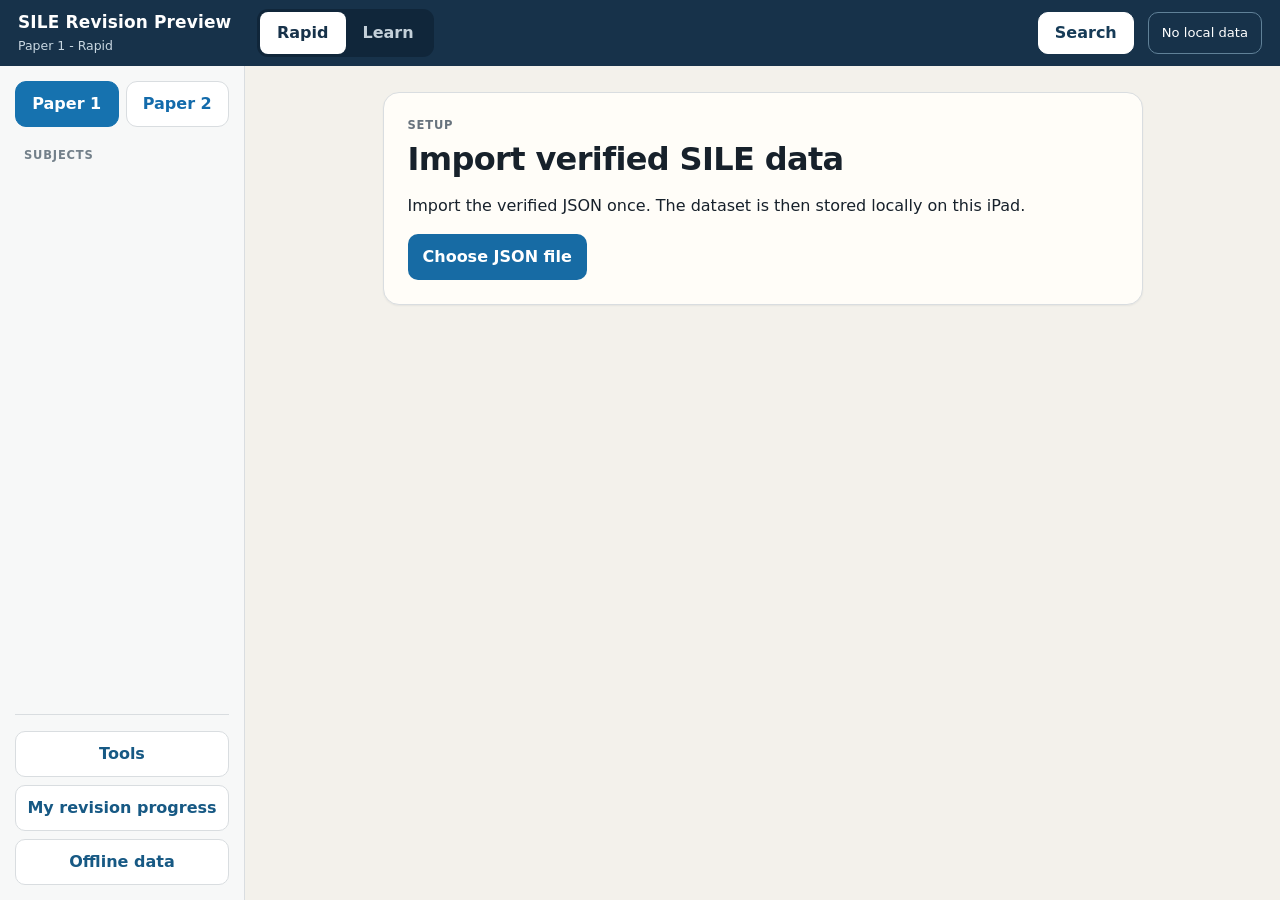
==== revision-preview/index.html @ b2f7880a "Deploy the improved SILE reader to the revision preview" ====
<!doctype html>
<html lang="en">
<head>
<meta charset="utf-8">
<meta name="viewport" content="width=device-width,initial-scale=1,viewport-fit=cover">
<meta name="theme-color" content="#17324a">
<meta name="apple-mobile-web-app-capable" content="yes">
<meta name="apple-mobile-web-app-status-bar-style" content="default">
<meta name="apple-mobile-web-app-title" content="SILE Revision Preview">
<link rel="manifest" href="./manifest.webmanifest">
<link rel="apple-touch-icon" sizes="180x180" href="./apple-touch-icon.png">
<link rel="stylesheet" href="styles.css?v=19">
<script>
(function(){
  function save(message){
    try{sessionStorage.setItem('sile_last_startup_error',String(message).slice(0,240))}catch(e){}
  }
  window.addEventListener('error', function(e){save((e.message || 'Script loading error')+(e.filename?' ('+e.filename.split('/').pop()+')':''))});
  window.addEventListener('unhandledrejection', function(e){save('Unhandled rejection: '+String(e.reason && e.reason.message || e.reason))});
})();
</script>
<title>SILE Part B 2026 Revision Preview</title>
</head>
<body>
<header class="appHeader">
  <button id="navToggle" class="navToggle" aria-label="Show or hide subject navigation" aria-expanded="false">☰</button>
  <div class="brandBlock">
    <div class="brandTitle">SILE Revision Preview</div>
    <div id="contextLabel" class="brandContext">Offline reference</div>
  </div>
  <div class="modeSwitch" aria-label="Study mode">
    <button data-mode="rapid" class="active">Rapid</button>
    <button data-mode="learn">Learn</button>
  </div>
  <button id="searchBtn" class="headerAction urgentAction">Search</button>
  <button id="statusBtn" class="offlineBadge">No data</button>
</header>

<div class="appShell">
  <aside id="sidebar" class="sidebar">
    <div class="paperSwitch">
      <button data-paper="1" class="active">Paper 1</button>
      <button data-paper="2">Paper 2</button>
    </div>
    <div class="sideLabel">Subjects</div>
    <nav id="subjects" class="subjectNav"></nav>
    <div class="sideFooter">
      <button id="toolsBtn" class="sideUtility">Tools</button>
      <button id="progressBtn" class="sideUtility">My revision progress</button>
      <button id="dataBtn" class="sideUtility">Offline data</button>
    </div>
  </aside>

  <main class="mainArea">
    <div id="questionBar" class="questionBar" hidden></div>
    <div id="screen" class="screen"></div>
  </main>
</div>

<input id="fileInput" type="file" accept="application/json,.json" hidden>
<div id="toast" class="toast" role="status" aria-live="polite"></div>
<script src="tools-enhancements.js?v=19" defer></script>
<script src="retrieval-enhancements.js?v=19" defer></script>
<script src="local-model.js?v=19" defer></script>
<script src="study-ux.js?v=19" defer></script>
<script src="app.js?v=19" defer></script>
</body>
</html>
---- revision-preview/styles.css ----
:root{
  --nav:#17324a;
  --nav-deep:#10263a;
  --bg:#f3f1eb;
  --surface:#fffdf8;
  --surface-2:#f8f6f1;
  --ink:#17212b;
  --muted:#68737d;
  --line:#d9dde0;
  --accent:#1b679d;
  --accent-soft:#e8f1f7;
  --green:#23623c;
  --green-bg:#e4f2e8;
  --amber:#74520b;
  --amber-bg:#fff0c8;
  --red:#8f2d2d;
  --red-bg:#fde6e5;
  --purple:#642d78;
  --purple-bg:#f2e6f7;
  --shadow:0 1px 2px rgba(20,35,50,.06);
  font:16px/1.5 system-ui,-apple-system,"Segoe UI",sans-serif;
  color:var(--ink);
  background:var(--bg);
}
*{box-sizing:border-box}
html,body{height:100%;margin:0}
body{overflow:hidden;background:var(--bg)}
button,input{font:inherit}
button{cursor:pointer}
button:focus-visible,input:focus-visible,summary:focus-visible{outline:3px solid #9bc9e8;outline-offset:2px}

.appHeader{height:66px;background:var(--nav);color:#fff;display:flex;align-items:center;gap:14px;padding:9px 18px;position:relative;z-index:20}
.brandBlock{min-width:225px}
.brandTitle{font-weight:800;font-size:1.06rem;letter-spacing:.01em}
.brandContext{font-size:.78rem;color:#c8d7e1;margin-top:1px}
.modeSwitch{display:flex;background:var(--nav-deep);padding:3px;border-radius:11px}
.modeSwitch button{min-height:42px;border:0;border-radius:8px;padding:0 17px;background:transparent;color:#c4d0d9;font-weight:780}
.modeSwitch button.active{background:#fff;color:var(--nav)}
.headerAction{margin-left:auto;min-height:42px;border:1px solid #608198;border-radius:10px;background:transparent;color:#fff;padding:0 16px;font-weight:720}
.offlineBadge{min-height:42px;border:1px solid #608198;border-radius:10px;background:transparent;color:#fff;padding:0 13px;font-size:.82rem}

.appShell{height:calc(100dvh - 66px);display:grid;grid-template-columns:245px minmax(0,1fr);min-height:0}
.sidebar{min-height:0;overflow-y:auto;-webkit-overflow-scrolling:touch;background:#f7f8f8;border-right:1px solid var(--line);padding:15px;display:flex;flex-direction:column}
.paperSwitch{display:grid;grid-template-columns:1fr 1fr;gap:7px;margin-bottom:20px}
.paperSwitch button{min-height:46px;border:1px solid var(--line);border-radius:11px;background:#fff;color:#136bab;font-weight:800}
.paperSwitch button.active{background:#1672af;color:#fff;border-color:#1672af}
.sideLabel{padding:0 9px 7px;text-transform:uppercase;letter-spacing:.07em;font-size:.72rem;color:#73808a;font-weight:850}
.subjectNav{display:flex;flex-direction:column;gap:4px}
.subjectNav button{min-height:46px;border:0;border-radius:10px;background:transparent;text-align:left;padding:10px 11px;color:#1f2a34;font-weight:690}
.subjectNav button:hover{background:#eef3f6}
.subjectNav button.active{background:#dfeef8;color:#174f76;font-weight:800}
.subjectNav button.allSubjects{font-weight:820}
.sideFooter{margin-top:auto;padding-top:16px;border-top:1px solid var(--line);display:grid;gap:8px}
.sideUtility{min-height:46px;border:1px solid var(--line);border-radius:10px;background:#fff;color:#175984;font-weight:760}

.mainArea{min-width:0;min-height:0;overflow:hidden;background:var(--bg)}
.screen{height:100%;overflow-y:auto;-webkit-overflow-scrolling:touch;overscroll-behavior:contain;padding:26px 30px 90px}
.screenInner{max-width:980px;margin:0 auto}

.eyebrow{text-transform:uppercase;letter-spacing:.07em;font-size:.72rem;color:var(--muted);font-weight:850;margin-bottom:7px}
.pageTitle{font-size:2rem;line-height:1.15;margin:0 0 10px;letter-spacing:-.02em}
.pageLead{max-width:760px;color:#59656e;margin:0}

.paperHero,.subjectHero,.dataPanel,.searchPanel{background:var(--surface);border:1px solid var(--line);border-radius:16px;padding:24px;box-shadow:var(--shadow)}
.paperStats,.subjectStats{display:flex;gap:10px;flex-wrap:wrap;margin-top:18px}
.statPill{border:0;background:#edf3f6;border-radius:10px;padding:9px 12px;text-align:left;color:#34424d}
.statPill strong{display:block;color:#173a55;font-size:1.08rem}

.subjectGrid{display:grid;grid-template-columns:repeat(2,minmax(0,1fr));gap:12px;margin-top:20px}
.subjectCard{min-height:112px;border:1px solid var(--line);border-radius:13px;background:#fff;padding:16px;text-align:left}
.subjectCard:hover{border-color:#aacadd;background:#fbfdfe}
.subjectCardTitle{font-size:1rem;font-weight:800;color:#1f3444}
.subjectCardMeta{margin-top:7px;color:var(--muted);font-size:.82rem}

.subjectHeader{margin-bottom:18px}
.subjectHeaderTop{display:flex;justify-content:space-between;align-items:flex-start;gap:18px}
.subjectHeader .pageTitle{font-size:1.85rem}
.tabBar{display:flex;gap:4px;overflow-x:auto;-webkit-overflow-scrolling:touch;padding:5px;background:#e9ecee;border-radius:12px;margin-top:18px;position:sticky;top:-1px;z-index:8}
.tabBar button{flex:0 0 auto;min-height:42px;border:0;border-radius:9px;padding:0 13px;background:transparent;color:#52616d;font-weight:760}
.tabBar button.active{background:#fff;color:#173d59;box-shadow:var(--shadow)}

.sectionTitle{font-size:1.12rem;margin:26px 0 10px;color:#1c2e3a}
.essentialsGrid{display:grid;grid-template-columns:repeat(3,minmax(0,1fr));gap:12px}
.essentialBlock{background:var(--surface);border:1px solid var(--line);border-radius:13px;padding:15px;min-height:150px}
.essentialBlock h3{font-size:.83rem;text-transform:uppercase;letter-spacing:.04em;color:#5e6d78;margin:0 0 10px}
.essentialBlock ul{margin:0;padding-left:19px}
.essentialBlock li{margin:7px 0}

.listHeader{display:flex;align-items:flex-end;justify-content:space-between;gap:16px;margin-bottom:12px}
.listHeader h2{font-size:1.35rem;margin:0}
.listCount{font-size:.82rem;color:var(--muted)}
.contentList{display:grid;gap:9px}
.contentRow{width:100%;border:1px solid var(--line);border-radius:12px;background:var(--surface);padding:14px 16px;text-align:left;box-shadow:var(--shadow)}
.contentRow:hover{border-color:#b5cfdf;background:#fcfefe}
.rowTop{display:flex;align-items:center;justify-content:space-between;gap:12px}
.rowType{font-size:.7rem;font-weight:850;letter-spacing:.05em;color:var(--accent)}
.rowMeta{font-size:.76rem;color:var(--muted)}
.rowTitle{font-size:1rem;font-weight:790;margin-top:4px;color:#183a53}
.rowExcerpt{font-size:.86rem;color:#56636d;margin-top:5px}

.learnGrid{display:grid;grid-template-columns:repeat(2,minmax(0,1fr));gap:12px}
.lessonCard{border:1px solid var(--line);border-radius:13px;background:var(--surface);padding:16px;text-align:left;min-height:145px}
.lessonPriority{font-size:.7rem;font-weight:850;color:#7a5b12;text-transform:uppercase;letter-spacing:.05em}
.lessonTitle{font-weight:820;font-size:1rem;margin-top:5px;color:#173b56}
.lessonSummary{font-size:.84rem;color:#5d6972;margin-top:7px}
.lessonMeta{font-size:.75rem;color:#7b858d;margin-top:10px}

.focusHeader{position:sticky;top:-26px;z-index:9;background:linear-gradient(var(--bg) 78%,rgba(243,241,235,0));padding:26px 0 16px;margin-top:-26px}
.backButton{min-height:44px;border:1px solid var(--line);border-radius:10px;background:#fff;color:#175984;padding:0 13px;font-weight:760}
.reader{max-width:820px;margin:0 auto}
.reader .pageTitle{font-size:1.9rem}
.readerMeta{font-size:.8rem;color:var(--muted);margin-bottom:8px}

.provenanceStrip{display:flex;gap:7px;flex-wrap:wrap;margin:12px 0 16px}
.badge{display:inline-flex;align-items:center;min-height:30px;border-radius:999px;padding:0 10px;font-size:.7rem;font-weight:860;letter-spacing:.025em}
.badge.official{background:var(--green-bg);color:var(--green)}
.badge.derived{background:var(--amber-bg);color:var(--amber)}
.badge.unresolved{background:var(--red-bg);color:var(--red)}
.badge.conflict{background:var(--purple-bg);color:var(--purple)}
.badge.neutral{background:#edf0f2;color:#52616d}

.readSection{background:var(--surface);border:1px solid var(--line);border-radius:13px;padding:17px 18px;margin:11px 0}
.readSection h2{font-size:1.02rem;margin:0 0 8px;color:#1d3445}
.readSection p{margin:0;white-space:pre-wrap}
.readSection.rule{border-left:5px solid var(--accent)}
.readSection.trap{border-left:5px solid #a03b37;background:#fffaf9}
.readSection.answer{border-left:5px solid #2c6b43}
.readSection.warning{border-left:5px solid #7b3d8c;background:#fffaff}

.optionList{display:grid;gap:8px}
.optionBox{border:1px solid var(--line);border-radius:10px;padding:11px 12px;background:#fff}
.answerReveal{margin-top:12px}
.revealButton{min-height:46px;border:0;border-radius:10px;background:#173f5d;color:#fff;padding:0 16px;font-weight:800}
.hiddenAnswer{display:none}
.hiddenAnswer.revealed{display:block}

.conceptTable{display:grid;gap:9px}
.conceptCard{border:1px solid var(--line);border-radius:11px;padding:13px 14px;background:#fff}
.conceptTerm{font-weight:830;color:#173d59}
.conceptPlain{margin-top:5px}
.conceptLegal{margin-top:7px;color:#5b6770;font-size:.86rem;border-top:1px solid #eceeef;padding-top:7px}
.numberedList,.bulletList{margin:0;padding-left:22px}
.numberedList li,.bulletList li{margin:7px 0}
.miniGrid{display:grid;grid-template-columns:1fr 1fr;gap:10px}
.miniBlock{border:1px solid var(--line);border-radius:11px;background:#fff;padding:13px}
.miniLabel{font-size:.72rem;text-transform:uppercase;letter-spacing:.05em;color:var(--muted);font-weight:850;margin-bottom:5px}
.memoryBox{background:#eef5f8;border:1px solid #cbdde7;border-radius:12px;padding:15px}
.trapBox{background:#fff2ef;border:1px solid #edc8c2;border-radius:12px;padding:15px}
.conflictBox{background:#fbf4fd;border:1px solid #dfcae7;border-radius:12px;padding:15px;margin:8px 0}
.checkList details{border-top:1px solid var(--line);padding:10px 0}
.checkList details:first-child{border-top:0}
.checkList summary{font-weight:760;cursor:pointer}
.checkAnswer{padding:8px 0 2px;color:#4f5d67}

.searchPanel{max-width:900px;margin:0 auto}
.searchInput{width:100%;min-height:50px;border:2px solid #bcc9d2;border-radius:11px;padding:0 14px;font-size:1.02rem;background:#fff}
.searchScope{display:flex;gap:6px;flex-wrap:wrap;margin-top:11px}
.searchScope button{min-height:40px;border:1px solid var(--line);border-radius:999px;background:#fff;padding:0 12px;color:#2b5878;font-weight:720}
.searchScope button.active{background:#173f5d;color:#fff;border-color:#173f5d}
.searchResults{margin-top:18px}

.toolsGrid{display:grid;grid-template-columns:repeat(2,minmax(0,1fr));gap:12px}
.toolCard{border:1px solid var(--line);border-radius:12px;background:var(--surface);padding:15px}
.toolCard h3{margin:4px 0 6px;font-size:1rem}
.toolCard p{margin:0;color:#5a6770;font-size:.86rem}

.dataPanel{max-width:760px;margin:0 auto}
.dataActions{display:flex;gap:10px;flex-wrap:wrap;margin-top:16px}
.primaryButton,.secondaryButton{min-height:46px;border-radius:10px;padding:0 15px;font-weight:780}
.primaryButton{border:0;background:#176ba4;color:#fff}
.secondaryButton{border:1px solid var(--line);background:#fff;color:#175984}
.dataNote{margin-top:15px;padding:12px;border-radius:10px;background:#fff6dc;border:1px solid #e8d49c;font-size:.86rem}

.toast{position:fixed;bottom:18px;left:50%;transform:translateX(-50%);background:#102333;color:#fff;padding:9px 13px;border-radius:8px;display:none;z-index:50}
body.focusMode .appShell{grid-template-columns:minmax(0,1fr)}
body.focusMode .sidebar{display:none}
body.focusMode .screen{padding-left:44px;padding-right:44px}

@media(max-width:1000px){
  .appShell{grid-template-columns:220px minmax(0,1fr)}
  .brandBlock{min-width:190px}
  .screen{padding:22px 22px 80px}
  .essentialsGrid{grid-template-columns:1fr 1fr}
  .learnGrid{grid-template-columns:1fr}
}
@media(prefers-reduced-motion:reduce){*{scroll-behavior:auto!important}}
/* v11: private local tools and reference finder */
.urgentAction{background:#fff;color:#163b57;border-color:#fff;font-weight:850}
.secondaryAction{opacity:.8}
.findPage{max-width:980px;margin:0 auto}
.findLabel,.calcField span{display:block;font-size:.8rem;font-weight:800;color:#52616d;margin-bottom:6px}
.findPage textarea{display:block;width:100%;min-height:120px;resize:vertical;font:inherit;line-height:1.5;padding:13px;border:2px solid #c5d0d8;border-radius:11px;background:#fff}
.findControls{display:flex;align-items:center;gap:16px;flex-wrap:wrap;margin-top:13px}
.findControls label{display:flex;gap:7px;align-items:center;font-size:.86rem}
.findControls input[type=checkbox]{width:20px;height:20px}
.toolLaunchGrid{display:grid;grid-template-columns:repeat(auto-fit,minmax(230px,1fr));gap:10px}
.toolLaunch{width:100%;min-height:100px;border:1px solid var(--line);background:#fff;text-align:left;padding:14px;border-radius:11px}
.toolLaunch strong,.toolLaunch small{display:block;margin-top:6px}
.toolLaunch small{font-size:.82rem;color:var(--muted)}
.privateInstall{background:#edf4f9;border:1px solid #c9dce9;padding:15px;border-radius:12px;margin-bottom:20px}
.privateInstall p{margin:5px 0 10px}
.calcForm{display:grid;grid-template-columns:repeat(auto-fit,minmax(260px,1fr));gap:12px;background:#fff;border:1px solid var(--line);padding:18px;border-radius:12px;margin:14px 0}
.calcForm>.dataActions{grid-column:1 / -1}
.calcField{display:block;min-width:0}
.calcField input,.calcField select{width:100%;height:46px;border:1px solid #aabdc9;border-radius:9px;padding:7px 12px;background:#fff;font-size:1rem}
.calcField small{display:block;color:var(--muted);font-size:.75rem;margin-top:5px}
@media(max-width:1100px){.brandBlock{min-width:165px}.appHeader{gap:7px;padding:8px 10px}.headerAction{padding:0 10px;font-size:.82rem}.offlineBadge{font-size:.72rem}.calcForm{grid-template-columns:1fr}}
@media(max-width:780px){.urgentAction{font-size:.8rem}.secondaryAction{display:none}}

/* 2026-11-23: Beginner lessons, structured procedures, iPad navigation */
.procedureSteps{counter-reset:none;padding:0;margin:14px 0;list-style:none;display:grid;gap:14px}
.procedureStep{background:var(--surface);border:1px solid var(--line);border-radius:13px;padding:18px 20px;border-left:5px solid var(--accent)}
.procedureNum{font-size:.73rem;font-weight:900;letter-spacing:.09em;color:#1366a0;margin-bottom:8px}
.procedureStep h2{font-size:1.13rem;line-height:1.45;margin:0 0 14px}
.procedureFacts{margin:0;display:grid;grid-template-columns:repeat(2,minmax(0,1fr));gap:10px}
.procedureFacts>div{border-top:1px solid var(--line);padding-top:8px}
.procedureFacts dt{color:var(--muted);font-weight:800;font-size:.77rem}
.procedureFacts dd{margin:3px 0 0;font-size:.91rem;overflow-wrap:anywhere}
.learningStage{display:grid;grid-template-columns:43px minmax(0,1fr);gap:14px;margin:20px 0 26px}
.stageNum{height:40px;width:40px;background:#174b70;border-radius:50%;color:#fff;display:grid;place-items:center;font-weight:900}
.stageBody{min-width:0}
.stageBody>h2{font-size:1.2rem;margin:0 0 12px}
.stageBody>h3{font-size:1rem;margin:14px 0 5px}
.stageBody>p{max-width:74ch}
.stageBody .readSection{margin:10px 0}
.stageBody .conceptCard{padding:14px}
.studyActions{display:flex;gap:9px;flex-wrap:wrap;margin:14px 0}
.studyActions button{min-height:46px}
.progressPanel{margin-top:24px}
.relatedQuestions{display:grid;gap:8px}
.relatedQuestion{border:1px solid var(--line);border-radius:10px;background:#fff;padding:11px 13px;min-height:46px;text-align:left;color:#175984;font-weight:750}
.relatedQuestion small{float:right;color:var(--muted);font-size:.71rem}
.answerChoice{border:1px solid var(--line);border-radius:11px;background:#fff;display:flex;gap:11px;align-items:flex-start;padding:12px;margin:7px 0;min-height:52px}
.answerChoice:has(input:checked){border-color:#287fbd;background:#ebf4fb}
.answerChoice input{height:20px;width:20px;flex:0 0 20px;margin:3px}
.answerLetter{font-weight:850;color:#173f5d}
.answerText{flex:1}
.navToggle{display:none;background:transparent;border:1px solid #62849c;color:#fff;border-radius:9px;min-height:42px;min-width:44px}
body.focusMode .mainArea{min-width:0}
.appHeader{overflow:hidden}
.brandContext{white-space:nowrap;overflow:hidden;text-overflow:ellipsis}
@media(max-width:1060px){
 .appHeader{gap:8px}
 .brandBlock{min-width:0;max-width:200px}
 .appShell{grid-template-columns:205px minmax(0,1fr)}
 .subjectHeaderTop{flex-wrap:wrap}
 .subjectHeader .pageTitle{font-size:1.58rem}
 .subjectGrid,.essentialsGrid{grid-template-columns:1fr 1fr}
 .modeSwitch button{padding:0 12px}
}
@media(max-width:800px){
 .appHeader{display:grid;grid-template-columns:minmax(0,1fr) auto auto;grid-template-areas:"brand mode search" "status status status";height:112px;align-content:center;row-gap:5px}
 .brandBlock{grid-area:brand;max-width:none}
 .modeSwitch{grid-area:mode}
 #searchBtn{grid-area:search;margin:0}
 #statusBtn{grid-area:status;justify-self:end;min-height:31px;padding:3px 10px}
 .appShell{height:calc(100dvh - 112px);grid-template-columns:180px minmax(0,1fr)}
 .screen{padding:16px 15px 75px}
 .pageTitle{font-size:1.5rem}
 .subjectGrid,.essentialsGrid,.learnGrid,.miniGrid{grid-template-columns:1fr}
 .procedureFacts{grid-template-columns:1fr}
 .subjectNav button{padding:9px;font-size:.89rem}
 .tabBar{overflow-x:auto;white-space:nowrap}
}
@media(max-width:630px){
 .appHeader{grid-template-columns:44px minmax(0,1fr) auto;grid-template-areas:"nav brand search" "mode mode status"}
 .navToggle{grid-area:nav;display:grid;place-items:center}
 .brandTitle{font-size:.94rem}
 .modeSwitch{justify-self:start}
 .appShell{grid-template-columns:minmax(0,1fr)}
 .sidebar{position:fixed;top:112px;left:0;bottom:0;width:min(270px,82vw);z-index:30;box-shadow:8px 0 18px #12243322;transform:translateX(-110%);transition:transform .18s}
 body.navOpen .sidebar{transform:translateX(0)}
 body.focusMode .sidebar{display:none}
 body.focusMode .screen{padding:18px 15px 75px}
 .reader .pageTitle{font-size:1.45rem}
 .learningStage{grid-template-columns:33px minmax(0,1fr);gap:8px}
 .stageNum{width:30px;height:30px}
}

/* Clear distinction between Rapid lookup and Learn study workflows */
.rapidHome,.learnHome{max-width:930px;margin:0 auto}
.rapidHome .pageTitle,.learnHome .pageTitle{font-size:clamp(1.65rem,3vw,2.25rem)}
.rapidHome .subjectCard{min-height:105px}
.learnHome .subjectCard{min-height:145px}
.quickFind{min-width:200px;margin:17px 0 5px}
.modeIntro{border-radius:15px;padding:20px 22px;margin-bottom:20px}
.modeIntro h2{font-size:1.38rem;line-height:1.35;margin:2px 0 8px}
.modeIntro p{max-width:75ch;margin:0 0 13px;color:#495966}
.quickMode{background:#eaf2f6;border:1px solid #c9dce8}
.learnMode{background:#fffdf8;border:1px solid #d7d9d7}
.studyProgressTop{padding:13px 15px;background:#e7f0e9;border-radius:11px;margin:16px 0;color:#244d35}
.studyProgressTop strong{font-size:1.08rem}
.progressTrack{height:9px;background:#cddbcf;overflow:hidden;border-radius:99px;margin:8px 0 0}
.progressTrack span{display:block;height:100%;background:#32724c;border-radius:99px}
.reviewCount{display:block;font-size:.84rem;margin-top:8px;color:#8b5326}
.subjectNext{color:#174b70;font-weight:780;font-size:.84rem;margin-top:13px}
.nextLesson{padding:18px;background:#f3f7f8;border:1px solid #cddfe8;border-radius:13px;margin-top:14px}
.nextLesson h3{margin:0 0 8px;font-size:1.08rem}
.nextLesson p{margin:0 0 12px;color:#53636f}
.learningShortcuts{display:grid;grid-template-columns:repeat(3,minmax(0,1fr));gap:10px;margin:18px 0}
.learnShortcut{display:block;background:#fff;border:1px solid var(--line);padding:14px;border-radius:11px;text-align:left;min-height:90px;color:#174b70}
.learnShortcut strong,.learnShortcut small{display:block}
.learnShortcut small{margin-top:7px;color:#5b6972;font-size:.79rem}
.referenceFilters{display:flex;gap:7px;flex-wrap:wrap;margin:15px 0 20px}
.referenceFilters button{min-height:43px;border:1px solid #bccbd5;background:#fff;border-radius:999px;color:#194d70;padding:0 12px;font-weight:750}
.referenceFilters button.active{background:#164f78;border-color:#164f78;color:#fff}
.modelText{white-space:pre-wrap;overflow-wrap:anywhere}
.sourceMeta{font-size:.74rem;color:#5d6c74;line-height:1.4;margin-top:8px}
.localSearchSetup{margin:22px auto 0}
.localSearchSetup details[open]{background:#fff}
@media(max-width:900px){.learningShortcuts{grid-template-columns:1fr}.modeIntro{padding:16px}}
@media(max-width:630px){.modeIntro h2{font-size:1.22rem}.quickFind{width:100%}.rapidHome .pageTitle,.learnHome .pageTitle{font-size:1.55rem}}

/* Two distinct study workflows */
.modeIntro{border:1px solid var(--line);border-radius:16px;padding:24px;margin:8px 0 18px}
.modeIntro h2{margin:4px 0 8px;font-size:1.3rem;line-height:1.3}
.modeIntro p{max-width:68ch;color:#455967;margin:0 0 14px}
.quickMode,.rapidHome{background:#ecf3f6}
.learnMode,.learnHome{background:#fcf8ed}
.learnHome,.rapidHome{border-radius:16px;padding:21px 23px}
.rapidHome .pageTitle,.learnHome .pageTitle{font-size:1.95rem}
.rapidSubject .tabBar{background:#dfe9ef}
.learningSubject .tabBar{background:#f0eadd}
.subjectNext{margin-top:11px;color:#176089;font-size:.86rem;font-weight:800}
.studyProgressTop{padding:14px 16px;background:#fff;border:1px solid #ddd6c6;border-radius:12px;margin:18px 0 7px}
.studyProgressTop strong{font-size:1.13rem;color:#233949}
.progressTrack{height:9px;overflow:hidden;background:#dce7ed;border-radius:999px;margin-top:10px}
.progressTrack>span{height:100%;display:block;background:#2779a8;border-radius:999px}
.nextLesson{border-left:4px solid #b98129;background:#fffdf6;padding:16px;margin-top:15px;border-radius:10px}
.nextLesson h3{font-size:1.12rem;margin:4px 0 6px}
.nextLesson p{line-height:1.5}
.learningShortcuts{display:grid;grid-template-columns:repeat(3,minmax(0,1fr));gap:11px;margin:16px 0}
.learnShortcut{min-height:99px;padding:15px;border:1px solid var(--line);border-radius:12px;background:#fff;text-align:left}
.learnShortcut strong{display:block;color:#1b4763;font-size:.99rem}
.learnShortcut small{display:block;color:var(--muted);font-size:.79rem;margin-top:7px}
.quickFind{margin:17px 0 5px}
.referenceFilters{display:flex;flex-wrap:wrap;gap:7px;margin:15px 0}
.referenceFilters button{min-height:44px;border:1px solid var(--line);background:#fff;border-radius:999px;padding:0 13px;color:#36586f;font-weight:760}
.referenceFilters button.active{background:#1d587c;color:#fff;border-color:#1d587c}
.reviewCount{display:inline-block;font-size:.81rem;color:#915b16;margin-top:8px}
.sourceMeta{color:#53616b;font-size:.78rem;line-height:1.35;margin-top:6px}
.modelText{white-space:pre-wrap;line-height:1.7;max-width:74ch}
.localSearchSetup{margin-top:20px}
.localSearchSetup details>summary{min-height:48px;padding:12px 0;cursor:pointer;font-weight:700}
.localSearchSetup .calcField{margin:14px 0}
.localSearchSetup #modelStatus{white-space:pre-wrap;overflow-wrap:anywhere}
@media(max-width:900px){.learningShortcuts{grid-template-columns:1fr}.modeIntro{padding:16px}.rapidHome,.learnHome{padding:17px}.rapidHome .pageTitle,.learnHome .pageTitle{font-size:1.55rem}}

.questionDetails > summary {
 cursor: pointer;
 min-height: 44px;
 padding: 12px 0;
 font-weight: 700;
 color: var(--ink);
}
.questionDetails > summary:focus-visible {
 outline: 2px solid currentColor;
 outline-offset: 3px;
}
.questionDetails textarea {
 display: block;
 width: 100%;
 max-width: 100%;
 margin-top: 6px;
 padding: 10px;
 font: inherit;
}

.questionWording p, .optionBox, .answerText { white-space: pre-wrap; }

/* Question navigation occupies its own row above the scrolling reading pane. */
body { display: flex; flex-direction: column; height: 100dvh; }
.appHeader { flex: 0 0 auto; }
.appShell { flex: 1; height: auto; position: relative; }
body.questionMode .appHeader { display: none; }
body.questionMode .mainArea {
 display: grid;
 grid-template-rows: auto minmax(0, 1fr);
}
body.questionMode .screen {
 min-height: 0;
 padding: 1.15rem max(1rem, env(safe-area-inset-right)) max(2rem, env(safe-area-inset-bottom)) max(1rem, env(safe-area-inset-left));
}
.questionBar:not([hidden]) {
 display: flex;
 align-items: center;
 justify-content: space-between;
 gap: .75rem;
 padding: max(.3rem, env(safe-area-inset-top)) max(.75rem, env(safe-area-inset-right)) .3rem max(.75rem, env(safe-area-inset-left));
 background: var(--surface);
 border-bottom: 1px solid var(--line);
}
.questionBar .backButton { text-align: left; overflow-wrap: anywhere; padding-block: .35rem; }
.questionBarContext {
 min-width: 0;
 display: flex;
 justify-content: flex-end;
 flex-wrap: wrap;
 align-items: baseline;
 gap: .125rem .6rem;
 text-align: right;
 overflow-wrap: anywhere;
}
.questionBarContext span { color: #47586a; font-size: .84rem; }
.questionReader { max-width: 67ch; font-size: 1.125rem; line-height: 1.65; overflow-wrap: anywhere; }
.questionReader .pageTitle { font-size: 1.45em; margin-block-end: .65em; }
.questionReader .readerMeta { color: #47586a; font-size: .86rem; }
.questionReader .readSection { padding: .875rem clamp(.75rem, 2vw, 1.2rem); }
.questionReader h2 { font-size: 1.04em; line-height: 1.35; }
.questionKey {
 background: #e9f1f7;
 border: 1px solid #bccfdd;
 border-left: 4px solid #245977;
 border-radius: 9px;
 padding: .65rem .9rem;
}
.questionKey h2, .questionKey p { margin: 0; }
.questionKey p { font-size: 1.2em; line-height: 1.35; font-weight: 760; }
.questionKey .provenanceStrip { margin: .3rem 0 0; }
.questionKey .badge { padding-block: .2em; line-height: 1.3; }
.questionAudit { color: #634613; font-size: .88em; margin: .45rem 0; }
.questionJump {
 border: 0;
 background: transparent;
 color: #175984;
 text-decoration: underline;
 min-height: 44px;
 padding-inline: .25rem;
}
#questionReasoning p + p { margin-top: .85em; }
.questionReader .answerText, .questionReader .conceptPlain { min-width: 0; }
.questionReader .questionResources .readSection .readSection { border: 0; padding-inline: 0; }
.questionReader .answerDisclosure > summary {
 background: var(--nav);
 color: #fff;
 border-radius: 8px;
 padding: .55rem .85rem;
}
.questionReader .answerDisclosure .questionReview { margin-top: .7rem; }
.answerDisclosure:not([open]) > .questionReview { display: none; }
#returnToQuestion { margin-bottom: .7rem; }
#findHistory { margin-top: 1.1rem; }
@media (min-width: 631px) and (max-width: 800px) {
 .appHeader { grid-template-columns: 44px minmax(0,1fr) auto auto; grid-template-areas: "nav brand mode search" "status status status"; }
 .navToggle { grid-area: nav; display: grid; place-items: center; }
 .appShell { grid-template-columns: minmax(0,1fr); }
 .sidebar { position: fixed; inset: 112px auto 0 0; width: min(270px,82vw); z-index: 30; transform: translateX(-110%); }
 body.navOpen .sidebar { transform: translateX(0); }
}

@media (max-width: 800px) {
 .sidebar { position: absolute; inset: 0 auto 0 0; }
}
@media (max-width: 460px) {
 .appHeader { grid-template-areas: "nav brand brand" "mode mode search"; height: auto; min-height: 106px; }
 #statusBtn, .questionBackSuffix { display: none; }
 .questionBar .backButton { white-space: nowrap; }
 .questionBarContext strong { font-size: .9rem; }
 .questionReader .pageTitle { font-size: 1.22em; margin-block-end: .4em; }
}

.questionAnswerNotes { display: flex; flex-wrap: wrap; gap: .3rem; margin-block: .35rem; }
@media (max-width: 460px) {
 body.questionMode .screen { padding-top: .6rem; }
 .questionReader .pageTitle { margin-block-end: .2em; }
 .questionKey { padding: .45rem .6rem; }
}
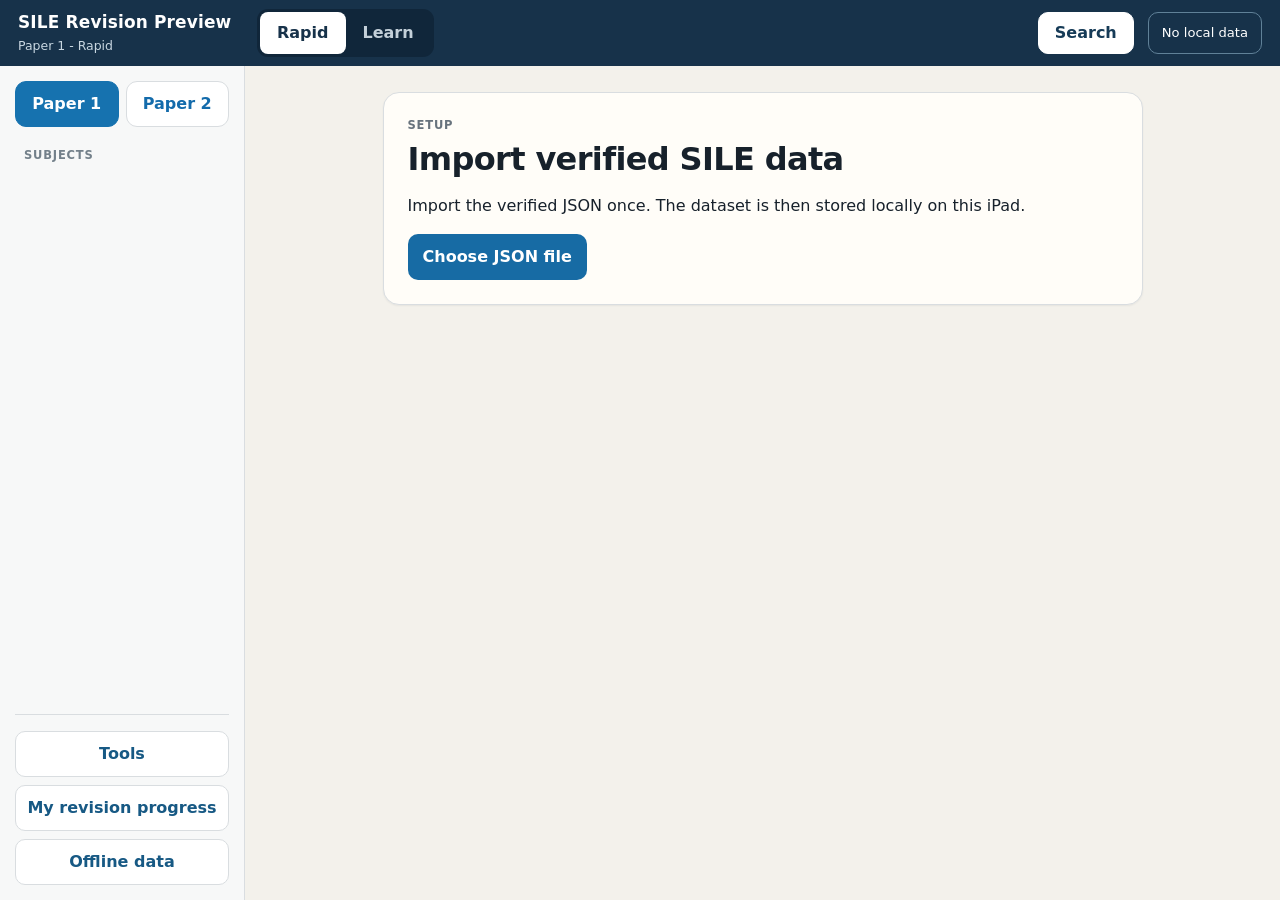
==== commit ef24149e: "Make the revision preview offline-first across study workflows" ====
--- a/revision-preview/index.html
+++ b/revision-preview/index.html
@@ -9,7 +9,7 @@
 <meta name="apple-mobile-web-app-title" content="SILE Revision Preview">
 <link rel="manifest" href="./manifest.webmanifest">
 <link rel="apple-touch-icon" sizes="180x180" href="./apple-touch-icon.png">
-<link rel="stylesheet" href="styles.css?v=19">
+<link rel="stylesheet" href="styles.css?v=22">
 <script>
 (function(){
   function save(message){
@@ -59,10 +59,9 @@
 
 <input id="fileInput" type="file" accept="application/json,.json" hidden>
 <div id="toast" class="toast" role="status" aria-live="polite"></div>
-<script src="tools-enhancements.js?v=19" defer></script>
-<script src="retrieval-enhancements.js?v=19" defer></script>
-<script src="local-model.js?v=19" defer></script>
-<script src="study-ux.js?v=19" defer></script>
-<script src="app.js?v=19" defer></script>
+<script src="tools-enhancements.js?v=22" defer></script>
+<script src="retrieval-enhancements.js?v=22" defer></script>
+<script src="study-ux.js?v=22" defer></script>
+<script src="app.js?v=22" defer></script>
 </body>
 </html>
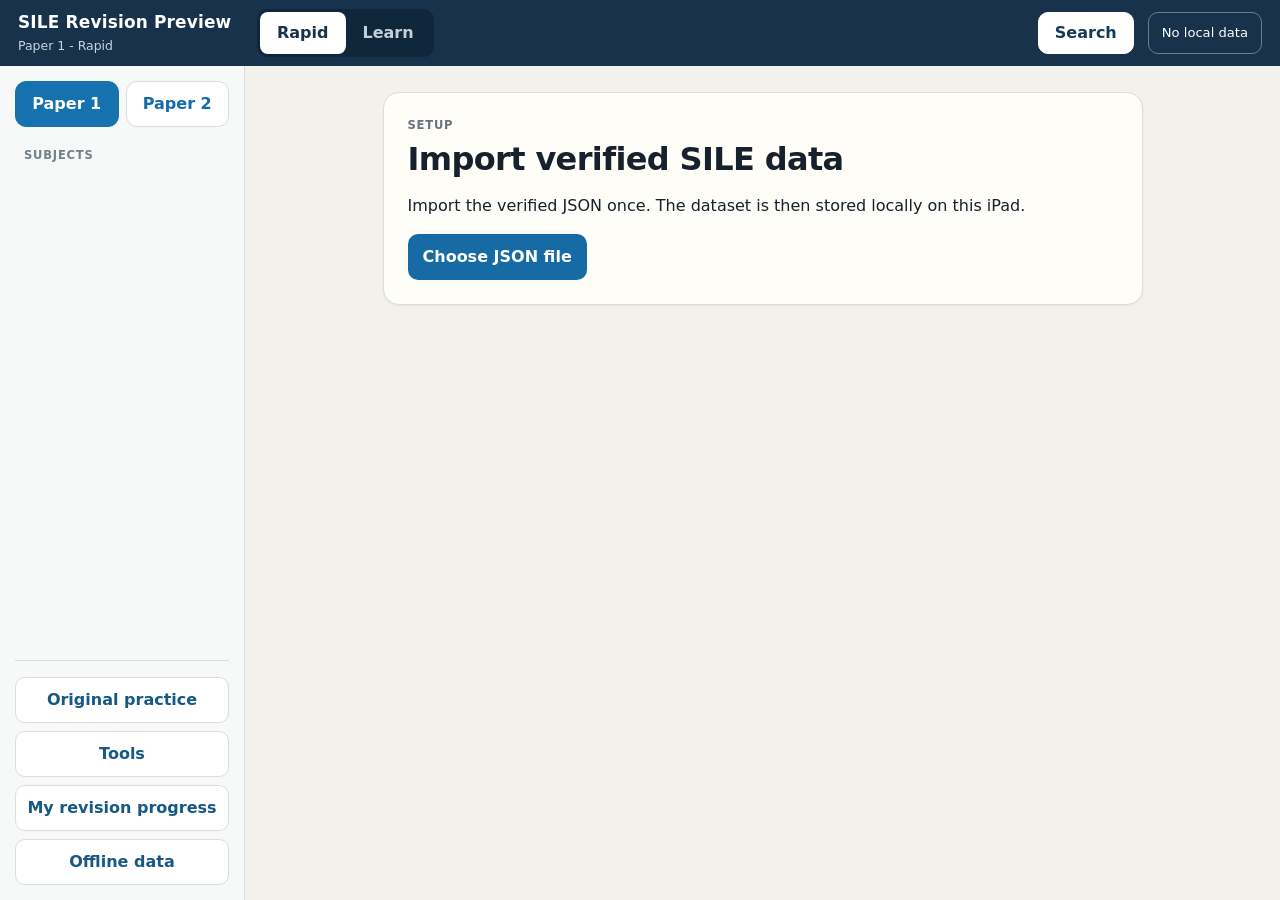
==== commit 006c3968: "Release original practice support and direct study explanations" ====
--- a/revision-preview/index.html
+++ b/revision-preview/index.html
@@ -9,7 +9,7 @@
 <meta name="apple-mobile-web-app-title" content="SILE Revision Preview">
 <link rel="manifest" href="./manifest.webmanifest">
 <link rel="apple-touch-icon" sizes="180x180" href="./apple-touch-icon.png">
-<link rel="stylesheet" href="styles.css?v=22">
+<link rel="stylesheet" href="styles.css?v=23">
 <script>
 (function(){
   function save(message){
@@ -45,6 +45,7 @@
     <div class="sideLabel">Subjects</div>
     <nav id="subjects" class="subjectNav"></nav>
     <div class="sideFooter">
+      <button id="practiceBtn" class="sideUtility">Original practice</button>
       <button id="toolsBtn" class="sideUtility">Tools</button>
       <button id="progressBtn" class="sideUtility">My revision progress</button>
       <button id="dataBtn" class="sideUtility">Offline data</button>
@@ -59,9 +60,9 @@
 
 <input id="fileInput" type="file" accept="application/json,.json" hidden>
 <div id="toast" class="toast" role="status" aria-live="polite"></div>
-<script src="tools-enhancements.js?v=22" defer></script>
-<script src="retrieval-enhancements.js?v=22" defer></script>
-<script src="study-ux.js?v=22" defer></script>
-<script src="app.js?v=22" defer></script>
+<script src="tools-enhancements.js?v=23" defer></script>
+<script src="retrieval-enhancements.js?v=23" defer></script>
+<script src="study-ux.js?v=23" defer></script>
+<script src="app.js?v=23" defer></script>
 </body>
 </html>
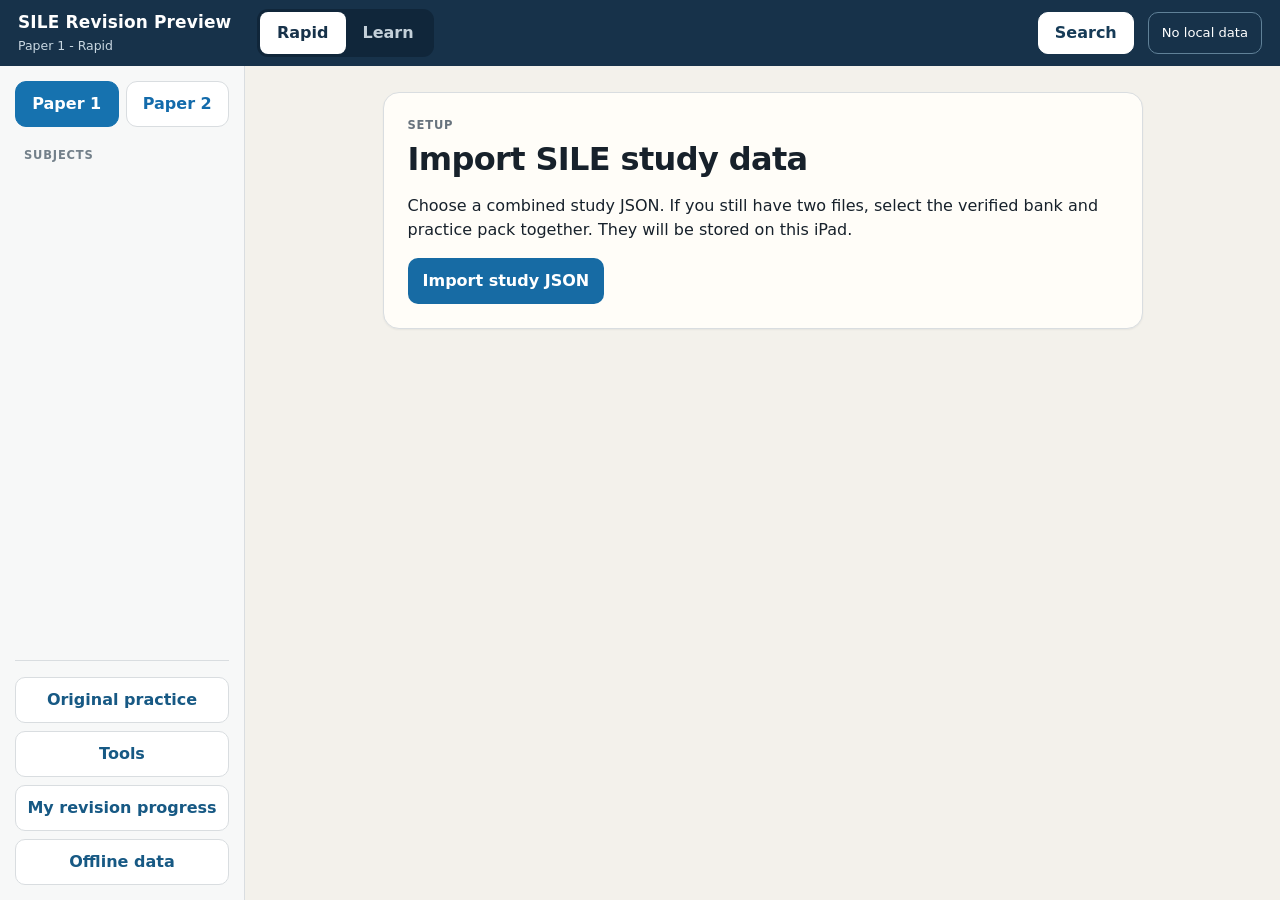
==== commit e3532e7a: "Update only revision preview with combined import and source-backed search" ====
--- a/revision-preview/index.html
+++ b/revision-preview/index.html
@@ -58,11 +58,11 @@
   </main>
 </div>
 
-<input id="fileInput" type="file" accept="application/json,.json" hidden>
+<input id="fileInput" type="file" multiple accept="application/json,.json" hidden>
 <div id="toast" class="toast" role="status" aria-live="polite"></div>
 <script src="tools-enhancements.js?v=23" defer></script>
-<script src="retrieval-enhancements.js?v=23" defer></script>
+<script src="retrieval-enhancements.js?v=25" defer></script>
 <script src="study-ux.js?v=23" defer></script>
-<script src="app.js?v=23" defer></script>
+<script src="app.js?v=24" defer></script>
 </body>
-</html>+</html>
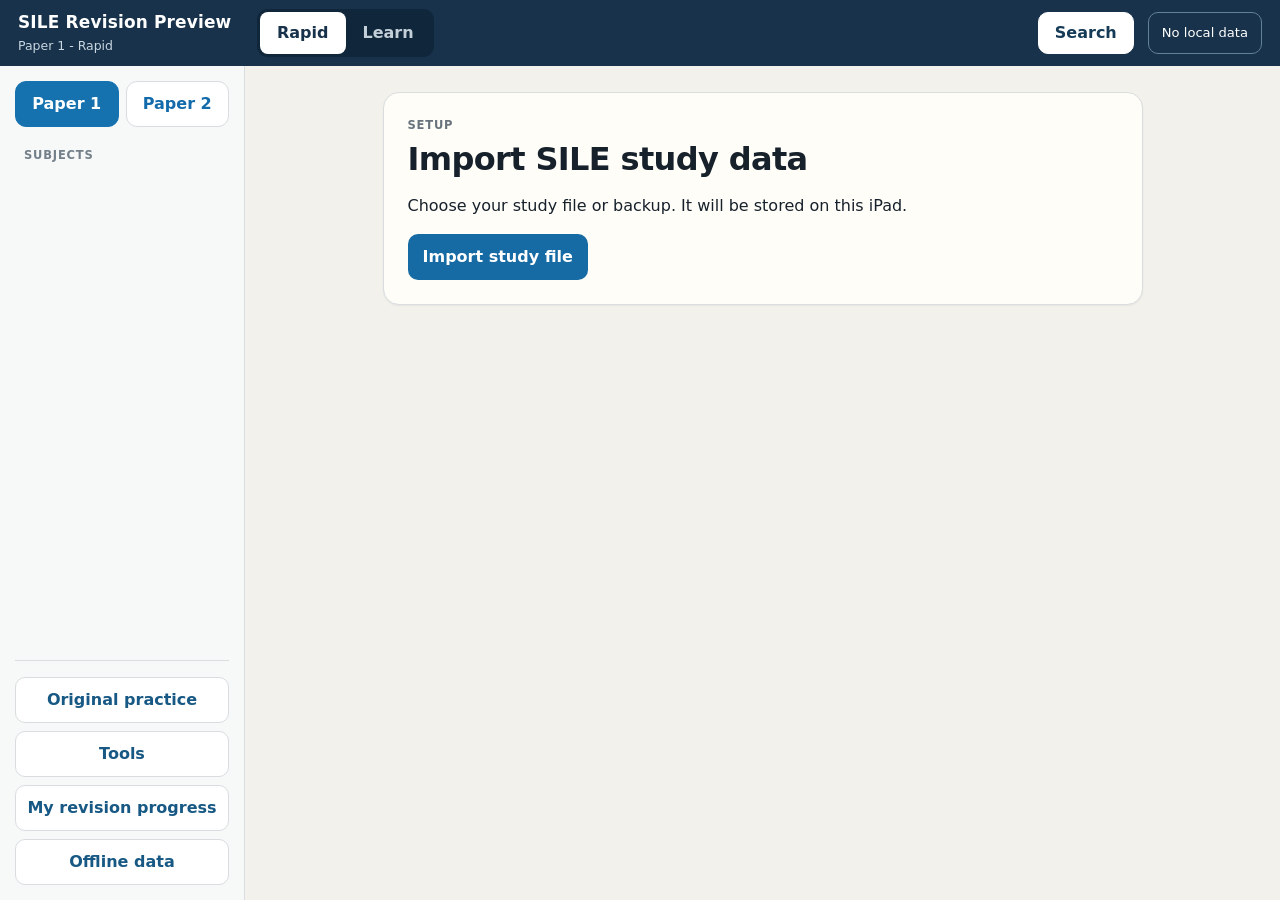
==== commit 2f896054: "Simplify revision preview to one study file and one backup" ====
--- a/revision-preview/index.html
+++ b/revision-preview/index.html
@@ -58,11 +58,11 @@
   </main>
 </div>
 
-<input id="fileInput" type="file" multiple accept="application/json,.json" hidden>
+<input id="fileInput" type="file" accept="application/json,.json" hidden>
 <div id="toast" class="toast" role="status" aria-live="polite"></div>
 <script src="tools-enhancements.js?v=23" defer></script>
 <script src="retrieval-enhancements.js?v=25" defer></script>
 <script src="study-ux.js?v=23" defer></script>
-<script src="app.js?v=24" defer></script>
+<script src="app.js?v=26" defer></script>
 </body>
 </html>
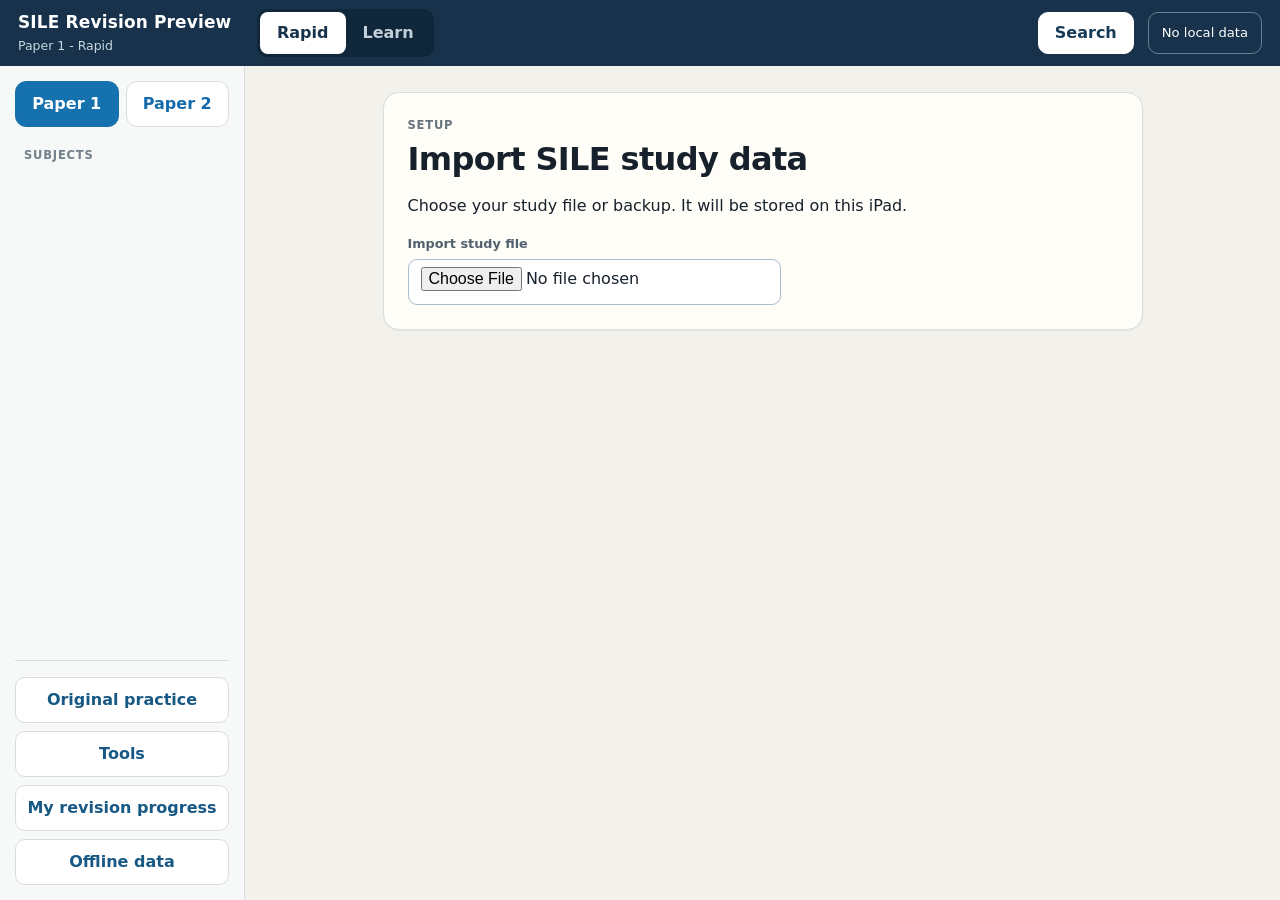
==== commit 3cbbae5f: "Use a visible native file picker for study imports" ====
--- a/revision-preview/index.html
+++ b/revision-preview/index.html
@@ -58,11 +58,11 @@
   </main>
 </div>
 
-<input id="fileInput" type="file" accept="application/json,.json" hidden>
+
 <div id="toast" class="toast" role="status" aria-live="polite"></div>
 <script src="tools-enhancements.js?v=23" defer></script>
 <script src="retrieval-enhancements.js?v=25" defer></script>
 <script src="study-ux.js?v=23" defer></script>
-<script src="app.js?v=26" defer></script>
+<script src="app.js?v=27" defer></script>
 </body>
 </html>
